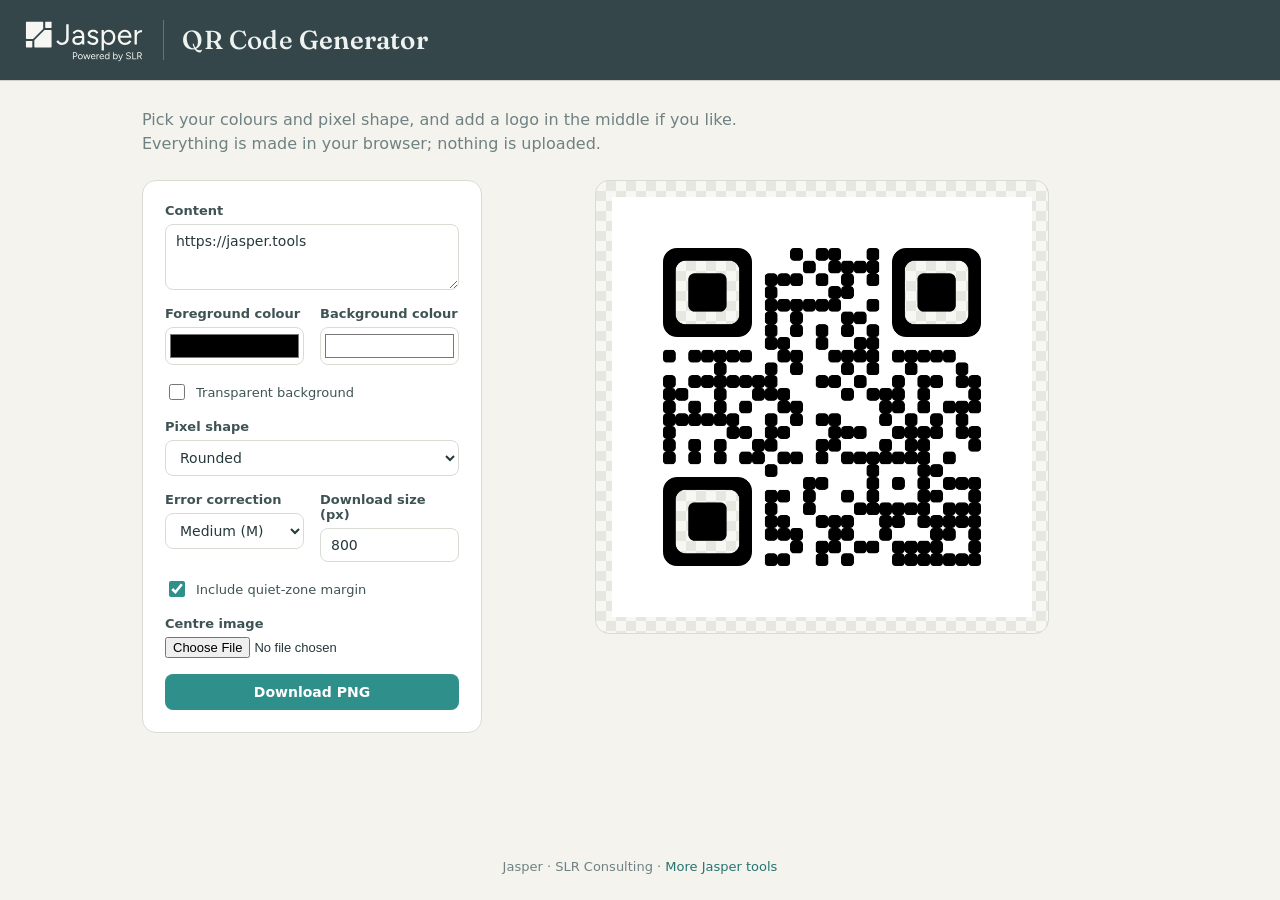
==== QRCodes/index.html @ 8373ced3 "QR Code Generator in the Jasper style, for qrcodes.jasper.tools; tile on the landing page Co-Authore" ====
<!doctype html>
<html lang="en">
<head>
<meta charset="UTF-8">
<meta name="viewport" content="width=device-width, initial-scale=1.0">
<title>Jasper · QR Code Generator</title>
<meta name="description" content="Make QR codes with your own colours, pixel shapes and centre logo. Generated in your browser.">
<link rel="icon" type="image/svg+xml" href="brand/jasper-icon-cyan.svg">
<link rel="apple-touch-icon" href="brand/apple-touch-icon.png">
<!-- link previews (iMessage, WhatsApp, Slack…): these need a PNG at an absolute URL -->
<meta property="og:type" content="website">
<meta property="og:site_name" content="Jasper">
<meta property="og:title" content="Jasper · QR Code Generator">
<meta property="og:description" content="Make QR codes with your own colours, pixel shapes and centre logo.">
<meta property="og:url" content="https://qrcodes.jasper.tools/">
<meta property="og:image" content="https://qrcodes.jasper.tools/brand/jasper-share.png">
<meta property="og:image:width" content="512">
<meta property="og:image:height" content="512">
<meta property="og:image:alt" content="Jasper">
<meta name="twitter:card" content="summary">
<link rel="preconnect" href="https://fonts.googleapis.com">
<link rel="preconnect" href="https://fonts.gstatic.com" crossorigin>
<link href="https://fonts.googleapis.com/css2?family=Fraunces:opsz,wght@9..144,400;9..144,500;9..144,600&display=swap" rel="stylesheet">
<link rel="stylesheet" href="style.css">
</head>
<body>
<header id="brandbar">
  <a href="https://jasper.tools" class="home" title="All Jasper tools"><img class="logo" src="brand/jasper-logo-white.svg" alt="Jasper"></a>
  <div class="divider"></div>
  <div class="title">QR Code <b>Generator</b></div>
</header>
<div class="app">
  <p class="subtitle">Pick your colours and pixel shape, and add a logo in the middle if you like. Everything is made in your browser; nothing is uploaded.</p>

  <div class="layout">
    <form class="controls" id="controls">

      <section class="field">
        <label for="content">Content</label>
        <textarea id="content" rows="3" placeholder="Enter a URL or text">https://jasper.tools</textarea>
      </section>

      <section class="field field-row">
        <div class="field-half">
          <label for="fgColor">Foreground colour</label>
          <input type="color" id="fgColor" value="#000000">
        </div>
        <div class="field-half">
          <label for="bgColor">Background colour</label>
          <input type="color" id="bgColor" value="#ffffff">
        </div>
      </section>

      <section class="field">
        <label class="checkbox-label">
          <input type="checkbox" id="transparentBg">
          Transparent background
        </label>
      </section>

      <section class="field">
        <label for="pixelShape">Pixel shape</label>
        <select id="pixelShape">
          <option value="square">Square</option>
          <option value="rounded" selected>Rounded</option>
          <option value="extra-rounded">Extra rounded</option>
          <option value="dots">Dots</option>
          <option value="classy">Classy (cut corners)</option>
          <option value="diamond">Diamond</option>
        </select>
      </section>

      <section class="field field-row">
        <div class="field-half">
          <label for="errorLevel">Error correction</label>
          <select id="errorLevel">
            <option value="L">Low (L)</option>
            <option value="M" selected>Medium (M)</option>
            <option value="Q">Quartile (Q)</option>
            <option value="H">High (H)</option>
          </select>
        </div>
        <div class="field-half">
          <label for="sizePx">Download size (px)</label>
          <input type="number" id="sizePx" value="800" min="100" max="4000" step="20">
        </div>
      </section>

      <section class="field">
        <label class="checkbox-label">
          <input type="checkbox" id="showMargin" checked>
          Include quiet-zone margin
        </label>
      </section>

      <section class="field">
        <label for="logoInput">Centre image</label>
        <div class="file-row">
          <input type="file" id="logoInput" accept="image/*">
          <button type="button" id="clearLogo" class="btn-secondary" hidden>Remove</button>
        </div>
      </section>

      <section class="field" id="logoOptions" hidden>
        <label for="logoSize">Logo size — <span id="logoSizeVal">22%</span></label>
        <input type="range" id="logoSize" min="10" max="35" value="22">
        <label class="checkbox-label">
          <input type="checkbox" id="logoBackdrop" checked>
          White backdrop behind the image
        </label>
      </section>

      <p class="hint" id="scanHint" hidden></p>

      <section class="field">
        <button type="button" id="downloadPng" class="btn-primary">Download PNG</button>
      </section>
    </form>

    <div class="preview">
      <div class="canvas-wrap" id="canvasWrap">
        <canvas id="qrCanvas"></canvas>
      </div>
    </div>
  </div>
</div>
<footer>Jasper · SLR Consulting · <a href="https://jasper.tools">More Jasper tools</a></footer>

<script src="qrcode-generator.js"></script>
<script src="app.js"></script>
</body>
</html>
---- QRCodes/style.css ----
:root {
  /* Jasper / SLR brand palette, shared with the other jasper.tools sites */
  --slate: #3f5355;
  --slate-d: #34464a;
  --bg: #f4f3ee;
  --panel: #ffffff;
  --border: #d9dcd2;
  --text: #27383a;
  --text-muted: #6f8182;
  --accent: #2f8f8b;
  --accent-hover: #247470;
  --cyan: #5ec5c2;
  --radius: 14px;
  --serif: 'Fraunces', Georgia, 'Times New Roman', serif;
}

* {
  box-sizing: border-box;
}

[hidden] {
  display: none !important;
}

body {
  margin: 0;
  min-height: 100vh;
  display: flex;
  flex-direction: column;
  font-family: system-ui, -apple-system, "Segoe UI", Roboto, sans-serif;
  background: var(--bg);
  color: var(--text);
}

/* brand header */
#brandbar {
  flex: none;
  height: 80px;
  background: var(--slate-d);
  display: flex;
  align-items: center;
  gap: 18px;
  padding: 0 22px;
  color: #fff;
  box-shadow: 0 1px 0 rgba(0, 0, 0, .15);
}
#brandbar .home { display: block; }
#brandbar img.logo { height: 46px; display: block; }
#brandbar .divider { width: 1px; height: 40px; background: rgba(255, 255, 255, .25); }
#brandbar .title { font-family: var(--serif); font-size: 26px; font-weight: 500; letter-spacing: .2px; color: #eef3f1; }
#brandbar .title b { font-weight: 600; }

.app {
  flex: 1;
  width: 100%;
  max-width: 1040px;
  margin: 0 auto;
  padding: 28px 22px 48px;
}

.subtitle {
  margin: 0 0 24px;
  color: var(--text-muted);
  font-size: 16px;
  line-height: 1.5;
  max-width: 62ch;
}

footer {
  flex: none;
  text-align: center;
  font-size: 13px;
  color: var(--text-muted);
  padding: 18px 22px 26px;
}
footer a { color: var(--accent-hover); text-decoration: none; }
footer a:hover { text-decoration: underline; }

@media (max-width: 720px) {
  #brandbar { height: 56px; gap: 10px; padding: 0 16px; }
  #brandbar img.logo { height: 30px; }
  #brandbar .divider { height: 26px; }
  #brandbar .title { font-size: 18px; }
  .app { padding: 20px 16px 36px; }
}

.layout {
  display: grid;
  grid-template-columns: 340px 1fr;
  gap: 24px;
  align-items: start;
}

@media (max-width: 760px) {
  .layout {
    grid-template-columns: 1fr;
  }
}

.controls {
  background: var(--panel);
  border: 1px solid var(--border);
  border-radius: var(--radius);
  padding: 22px;
  display: flex;
  flex-direction: column;
  gap: 16px;
}

.field {
  display: flex;
  flex-direction: column;
  gap: 6px;
}

.field-row {
  flex-direction: row;
  gap: 16px;
}

.field-half {
  flex: 1;
  display: flex;
  flex-direction: column;
  gap: 6px;
}

label {
  font-size: 13px;
  font-weight: 600;
  color: var(--slate);
}

textarea,
input[type="text"],
input[type="number"],
select {
  font-family: inherit;
  font-size: 14px;
  padding: 8px 10px;
  border: 1px solid var(--border);
  border-radius: 8px;
  background: var(--panel);
  color: var(--text);
  width: 100%;
}

textarea {
  resize: vertical;
}

input[type="color"] {
  width: 100%;
  height: 38px;
  padding: 2px;
  border: 1px solid var(--border);
  border-radius: 8px;
  background: var(--panel);
  cursor: pointer;
}

input[type="range"] {
  width: 100%;
}

input[type="file"] {
  font-size: 13px;
  flex: 1;
}

.checkbox-label {
  display: flex;
  align-items: center;
  gap: 8px;
  font-weight: 500;
  cursor: pointer;
}

.checkbox-label input {
  width: 16px;
  height: 16px;
}

.file-row {
  display: flex;
  align-items: center;
  gap: 8px;
}

.btn-primary,
.btn-secondary {
  font-family: inherit;
  font-size: 14px;
  font-weight: 600;
  padding: 10px 16px;
  border-radius: 8px;
  border: none;
  cursor: pointer;
}

.btn-primary {
  background: var(--accent);
  color: #fff;
  width: 100%;
}

.btn-primary:hover {
  background: var(--accent-hover);
}

.btn-secondary {
  background: transparent;
  color: var(--accent);
  border: 1px solid var(--border);
  white-space: nowrap;
}

.btn-secondary:hover {
  background: #e3f1ef;
}

input[type="checkbox"],
input[type="range"] {
  accent-color: var(--accent);
}

textarea:focus,
input:focus,
select:focus {
  outline: 2px solid var(--cyan);
  outline-offset: 1px;
}

.hint {
  margin: 0;
  font-size: 12px;
  color: #a06400;
  background: #fff6e5;
  border: 1px solid #f0dca0;
  border-radius: 8px;
  padding: 8px 10px;
}

.preview {
  display: flex;
  justify-content: center;
  align-items: flex-start;
  position: sticky;
  top: 24px;
}

.canvas-wrap {
  background-image:
    linear-gradient(45deg, #e6e7e0 25%, transparent 25%),
    linear-gradient(-45deg, #e6e7e0 25%, transparent 25%),
    linear-gradient(45deg, transparent 75%, #e6e7e0 75%),
    linear-gradient(-45deg, transparent 75%, #e6e7e0 75%);
  background-size: 20px 20px;
  background-position: 0 0, 0 10px, 10px -10px, -10px 0px;
  background-color: #f7f7f4;
  border: 1px solid var(--border);
  border-radius: var(--radius);
  padding: 16px;
  display: inline-flex;
}

#qrCanvas {
  max-width: 100%;
  width: 420px;
  height: 420px;
  display: block;
}
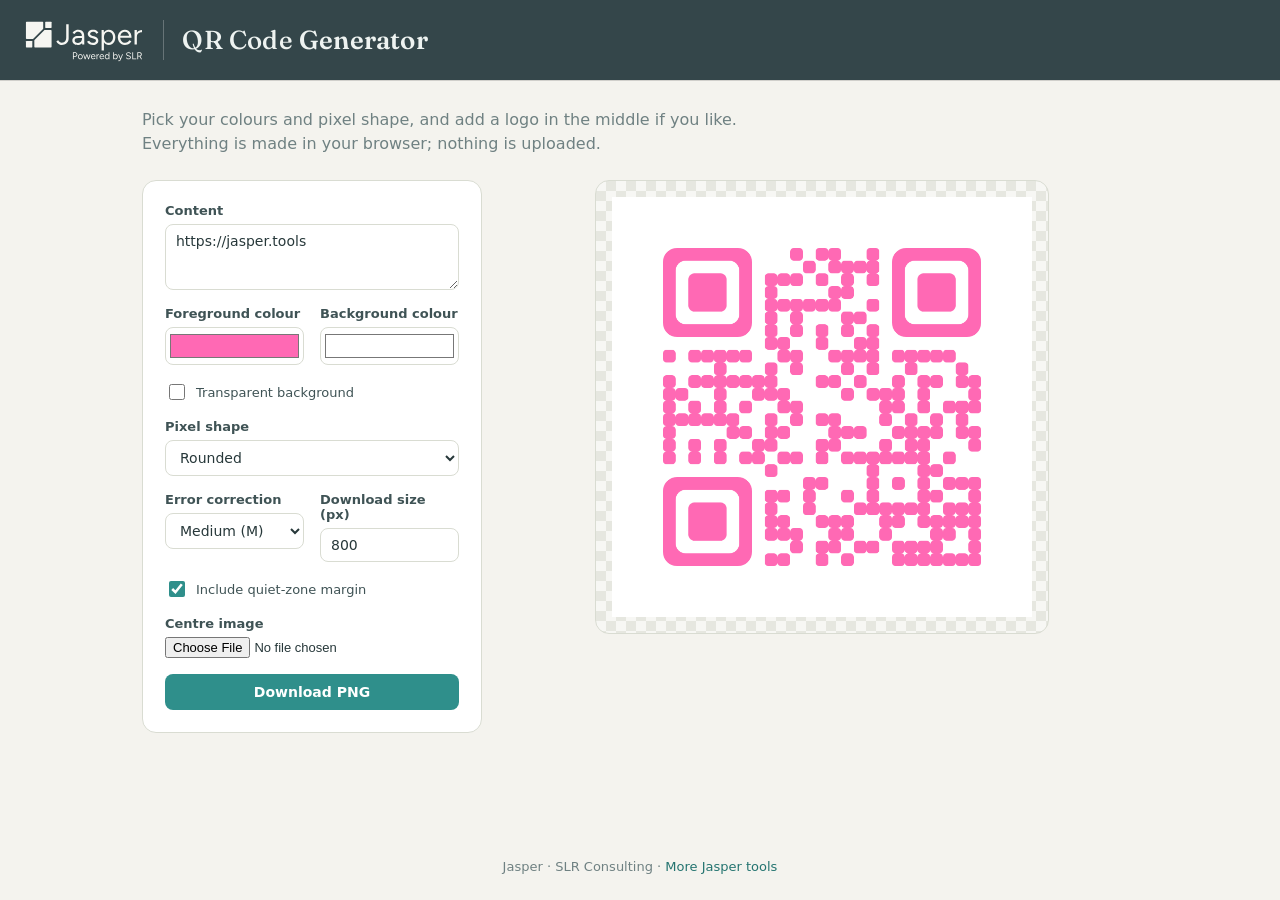
==== commit 0453f151: "QR codes: hot pink default, square preview, preview pinned on top on phones - Corner-square rings ar" ====
--- a/QRCodes/index.html
+++ b/QRCodes/index.html
@@ -27,7 +27,7 @@
 <header id="brandbar">
   <a href="https://jasper.tools" class="home" title="All Jasper tools"><img class="logo" src="brand/jasper-logo-white.svg" alt="Jasper"></a>
   <div class="divider"></div>
-  <div class="title">QR Code <b>Generator</b></div>
+  <a class="title" href="/" title="Start this tool fresh">QR Code <b>Generator</b></a>
 </header>
 <div class="app">
   <p class="subtitle">Pick your colours and pixel shape, and add a logo in the middle if you like. Everything is made in your browser; nothing is uploaded.</p>
@@ -43,7 +43,7 @@
       <section class="field field-row">
         <div class="field-half">
           <label for="fgColor">Foreground colour</label>
-          <input type="color" id="fgColor" value="#000000">
+          <input type="color" id="fgColor" value="#ff69b4">
         </div>
         <div class="field-half">
           <label for="bgColor">Background colour</label>
--- a/QRCodes/style.css
+++ b/QRCodes/style.css
@@ -49,6 +49,7 @@
 #brandbar .divider { width: 1px; height: 40px; background: rgba(255, 255, 255, .25); }
 #brandbar .title { font-family: var(--serif); font-size: 26px; font-weight: 500; letter-spacing: .2px; color: #eef3f1; }
 #brandbar .title b { font-weight: 600; }
+#brandbar a.title { text-decoration: none; }
 
 .app {
   flex: 1;
@@ -93,14 +94,26 @@
 
 @media (max-width: 760px) {
   .layout {
-    grid-template-columns: 1fr;
+    grid-template-columns: minmax(0, 1fr);
   }
+  /* phones: the preview leads and stays in view while you scroll the settings */
+  .preview {
+    order: -1;
+    top: 0;
+    z-index: 5;
+    margin: 0 -16px;
+    padding: 10px 16px;
+    background: var(--bg);
+  }
+  .canvas-wrap { padding: 10px; }
+  .preview #qrCanvas { width: min(240px, 62vw); }
 }
 
 .controls {
   background: var(--panel);
   border: 1px solid var(--border);
   border-radius: var(--radius);
+  min-width: 0;
   padding: 22px;
   display: flex;
   flex-direction: column;
@@ -120,6 +133,7 @@
 
 .field-half {
   flex: 1;
+  min-width: 0;
   display: flex;
   flex-direction: column;
   gap: 6px;
@@ -166,6 +180,9 @@
 input[type="file"] {
   font-size: 13px;
   flex: 1;
+  min-width: 0; /* let a long file name shrink instead of pushing Remove out of the panel */
+  overflow: hidden;
+  text-overflow: ellipsis;
 }
 
 .checkbox-label {
@@ -267,6 +284,7 @@
 #qrCanvas {
   max-width: 100%;
   width: 420px;
-  height: 420px;
+  height: auto;          /* stays square at any width */
+  aspect-ratio: 1;
   display: block;
 }
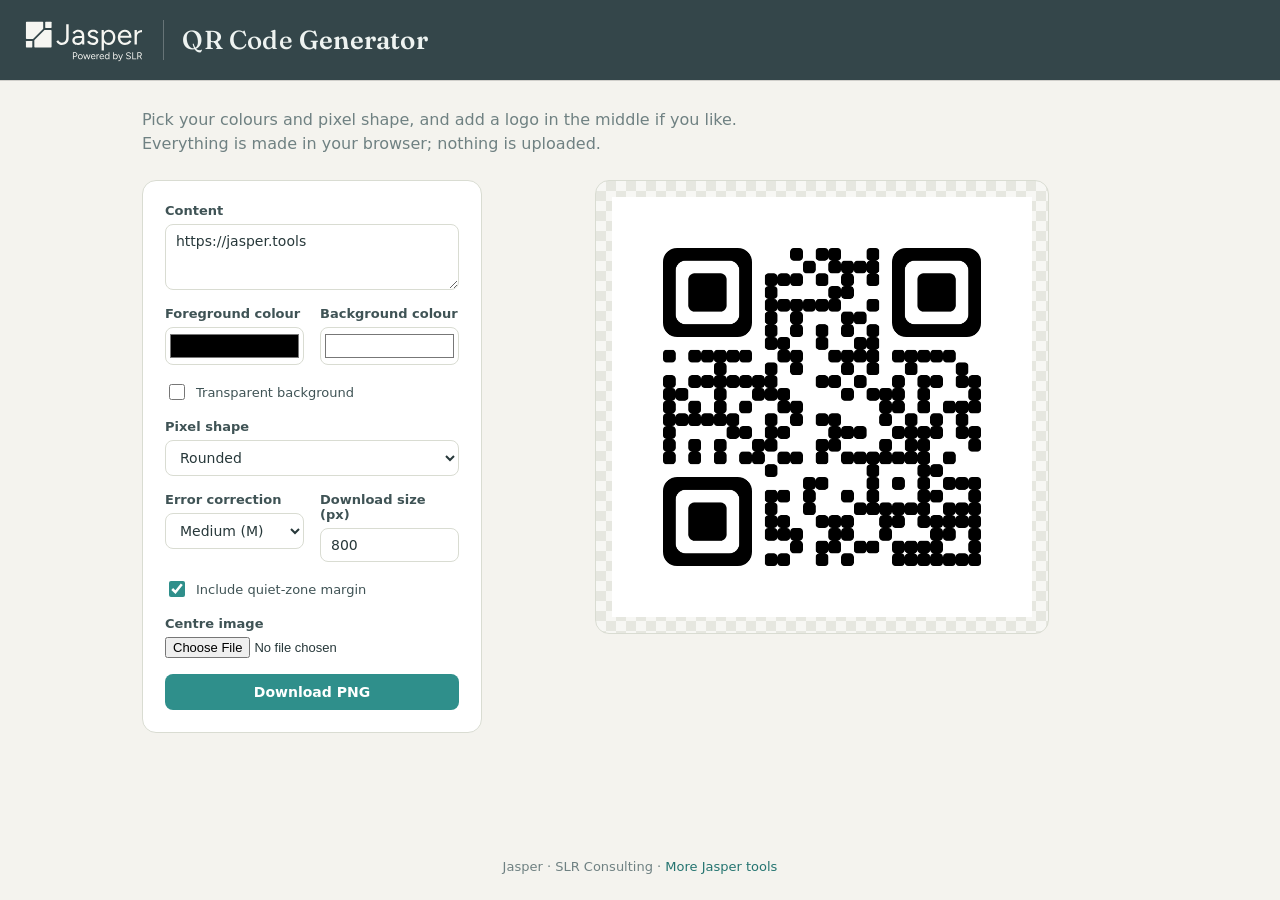
==== commit 92fe34ff: "QR codes: default colour back to black Co-Authored-By: Claude Opus 5.5 <noreply@anthropic.com>" ====
--- a/QRCodes/index.html
+++ b/QRCodes/index.html
@@ -43,7 +43,7 @@
       <section class="field field-row">
         <div class="field-half">
           <label for="fgColor">Foreground colour</label>
-          <input type="color" id="fgColor" value="#ff69b4">
+          <input type="color" id="fgColor" value="#000000">
         </div>
         <div class="field-half">
           <label for="bgColor">Background colour</label>
